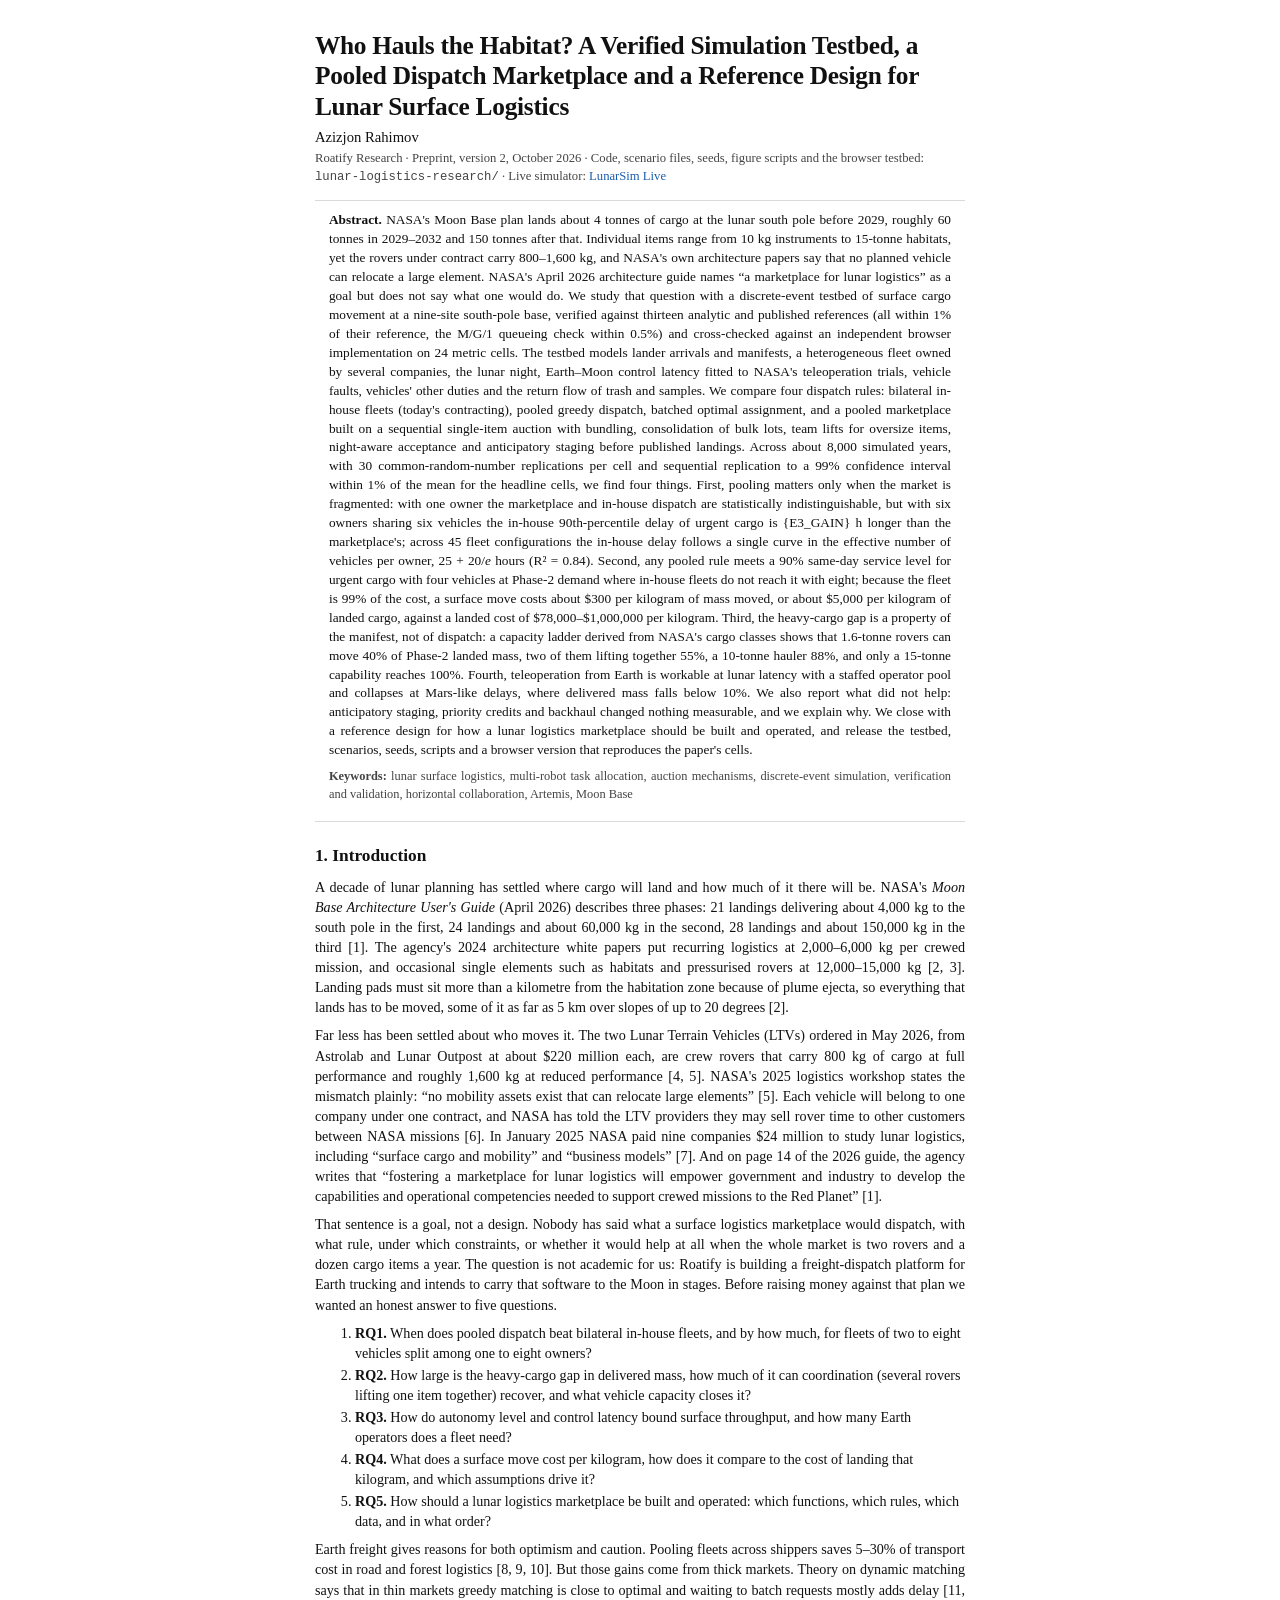
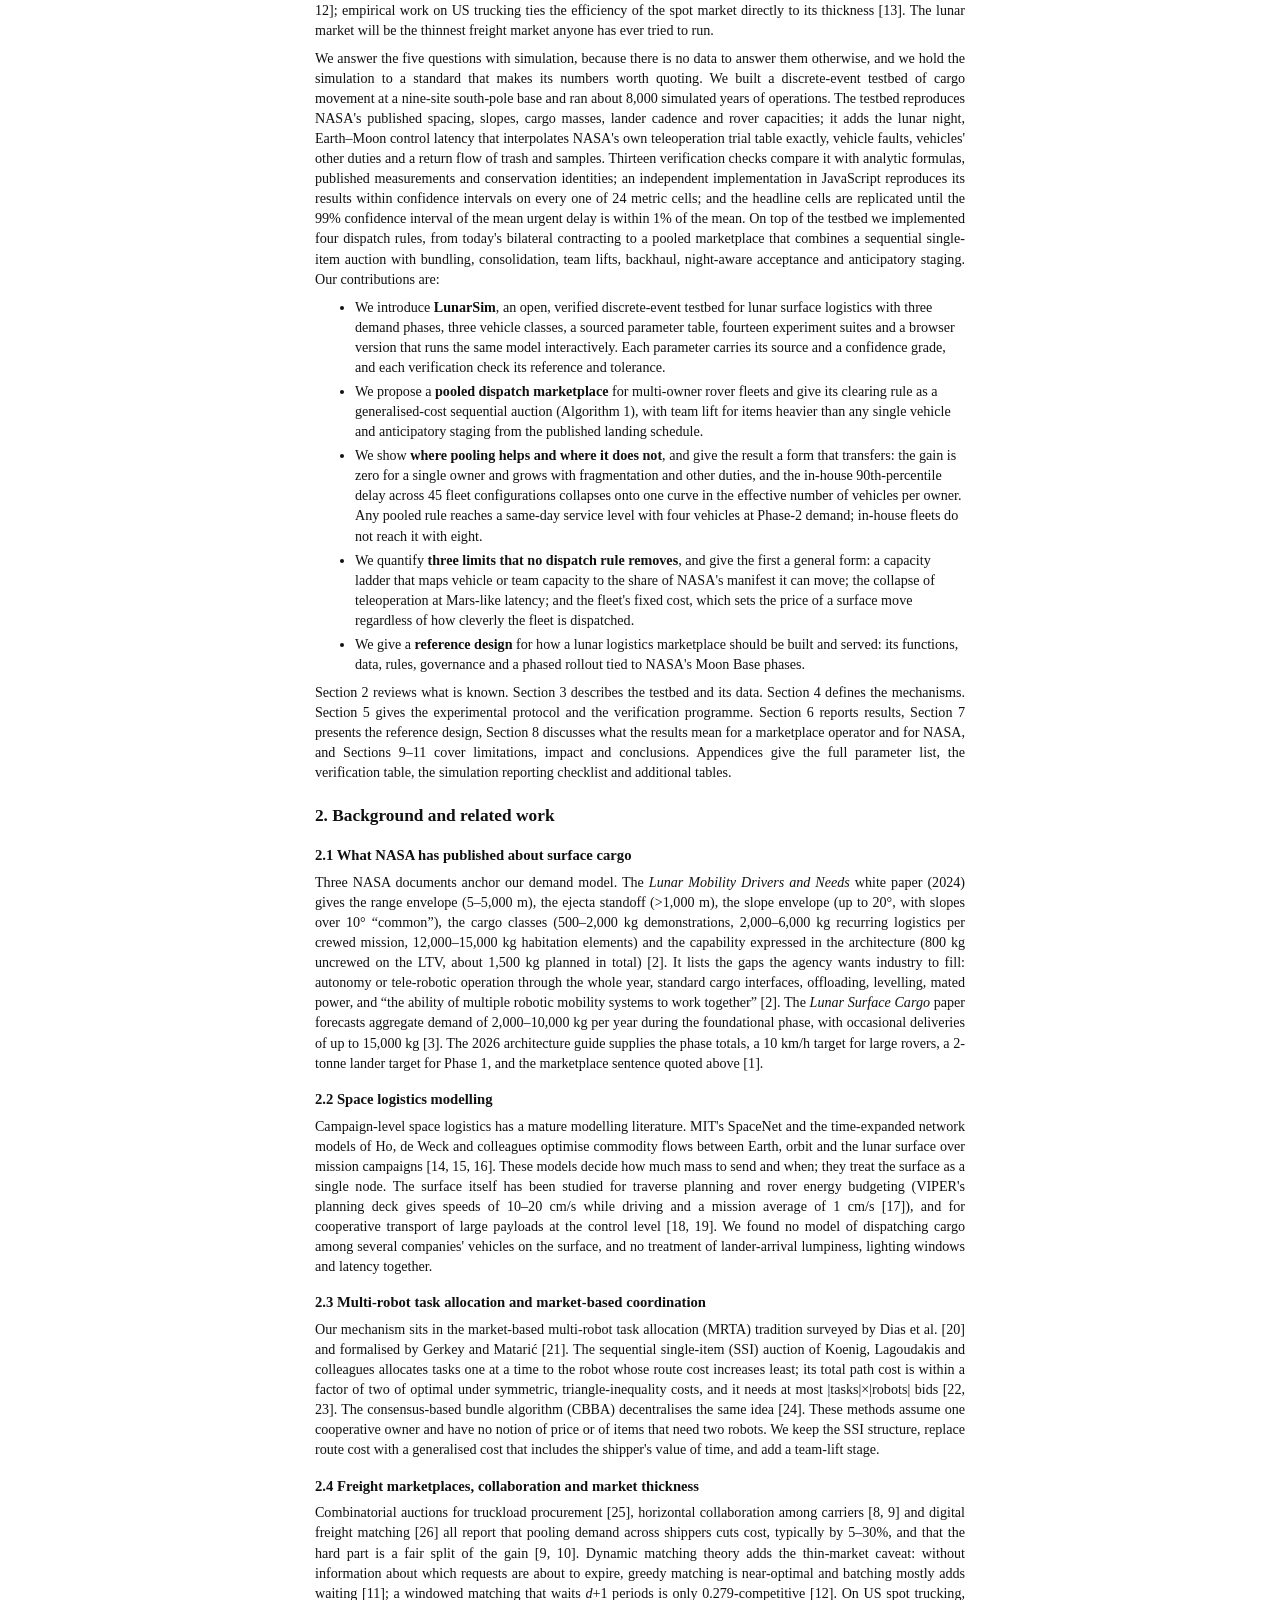
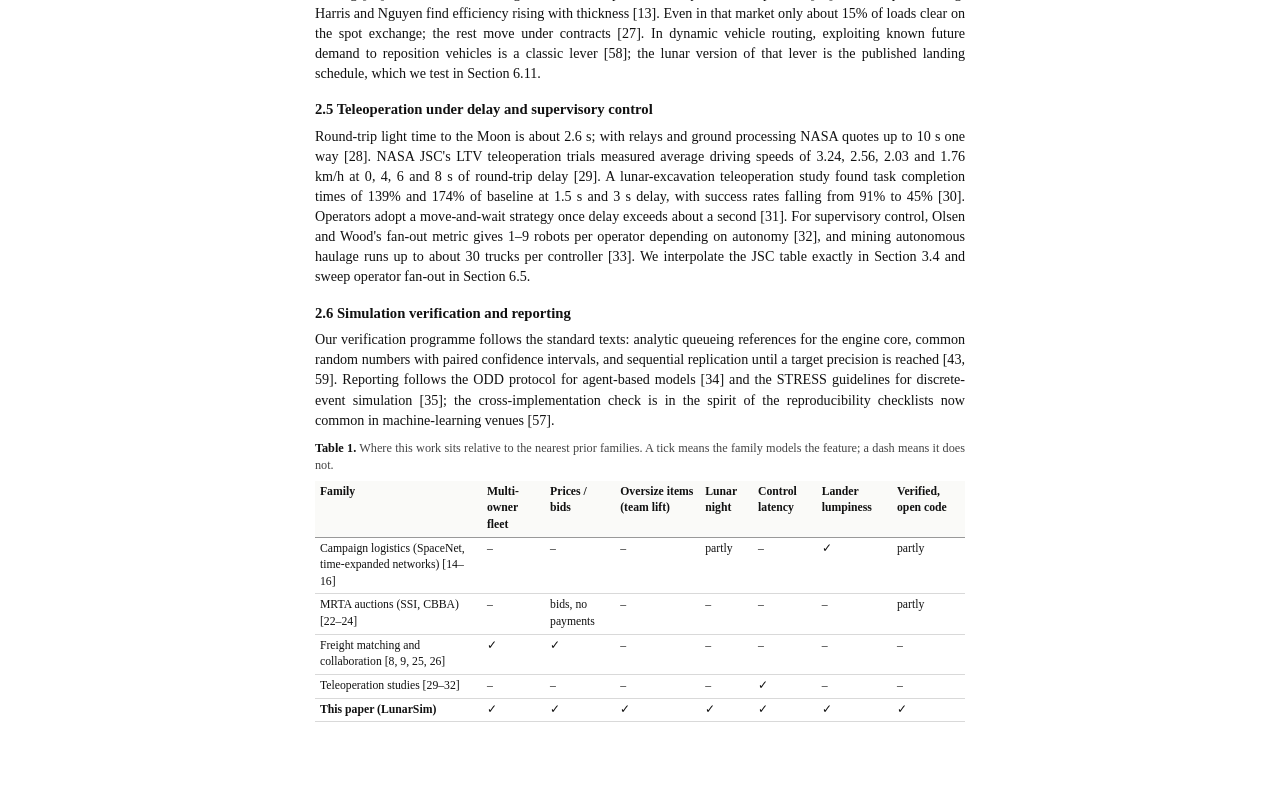
==== paper/part1_front.html @ e99fa041 "LunarSim v2: verified lunar surface logistics testbed, marketplace mechanism, live simulator, datase" ====
<!DOCTYPE html>
<html lang="en">
<head>
<meta charset="utf-8">
<title>Who Hauls the Habitat? A Verified Simulation Testbed, a Pooled Dispatch Marketplace and a Reference Design for Lunar Surface Logistics</title>
<link rel="stylesheet" href="style.css">
</head>
<body>

<h1>Who Hauls the Habitat? A Verified Simulation Testbed, a Pooled Dispatch Marketplace and a Reference Design for Lunar Surface Logistics</h1>
<div class="authors">Azizjon Rahimov</div>
<div class="affil">Roatify Research &middot; Preprint, version 2, October 2026 &middot; Code, scenario files, seeds, figure scripts and the browser testbed: <span class="mono">lunar-logistics-research/</span> &middot; Live simulator: <a href="https://claude.ai/artifact/4b4NMcz74BxnqPn2epaZgL">LunarSim Live</a></div>

<div class="abstract">
<p><b>Abstract.</b> NASA's Moon Base plan lands about 4 tonnes of cargo at the lunar south pole before 2029, roughly 60 tonnes in 2029&ndash;2032 and 150 tonnes after that. Individual items range from 10 kg instruments to 15-tonne habitats, yet the rovers under contract carry 800&ndash;1,600 kg, and NASA's own architecture papers say that no planned vehicle can relocate a large element. NASA's April 2026 architecture guide names &ldquo;a marketplace for lunar logistics&rdquo; as a goal but does not say what one would do. We study that question with a discrete-event testbed of surface cargo movement at a nine-site south-pole base, verified against thirteen analytic and published references (all within 1% of their reference, the M/G/1 queueing check within 0.5%) and cross-checked against an independent browser implementation on 24 metric cells. The testbed models lander arrivals and manifests, a heterogeneous fleet owned by several companies, the lunar night, Earth&ndash;Moon control latency fitted to NASA's teleoperation trials, vehicle faults, vehicles' other duties and the return flow of trash and samples. We compare four dispatch rules: bilateral in-house fleets (today's contracting), pooled greedy dispatch, batched optimal assignment, and a pooled marketplace built on a sequential single-item auction with bundling, consolidation of bulk lots, team lifts for oversize items, night-aware acceptance and anticipatory staging before published landings. Across about 8,000 simulated years, with 30 common-random-number replications per cell and sequential replication to a 99% confidence interval within 1% of the mean for the headline cells, we find four things. First, pooling matters only when the market is fragmented: with one owner the marketplace and in-house dispatch are statistically indistinguishable, but with six owners sharing six vehicles the in-house 90th-percentile delay of urgent cargo is {E3_GAIN} h longer than the marketplace's; across 45 fleet configurations the in-house delay follows a single curve in the effective number of vehicles per owner, 25 + 20/<i>e</i> hours (R&sup2; = 0.84). Second, any pooled rule meets a 90% same-day service level for urgent cargo with four vehicles at Phase-2 demand where in-house fleets do not reach it with eight; because the fleet is 99% of the cost, a surface move costs about $300 per kilogram of mass moved, or about $5,000 per kilogram of landed cargo, against a landed cost of $78,000&ndash;$1,000,000 per kilogram. Third, the heavy-cargo gap is a property of the manifest, not of dispatch: a capacity ladder derived from NASA's cargo classes shows that 1.6-tonne rovers can move 40% of Phase-2 landed mass, two of them lifting together 55%, a 10-tonne hauler 88%, and only a 15-tonne capability reaches 100%. Fourth, teleoperation from Earth is workable at lunar latency with a staffed operator pool and collapses at Mars-like delays, where delivered mass falls below 10%. We also report what did not help: anticipatory staging, priority credits and backhaul changed nothing measurable, and we explain why. We close with a reference design for how a lunar logistics marketplace should be built and operated, and release the testbed, scenarios, seeds, scripts and a browser version that reproduces the paper's cells.</p>
<p class="kw"><b>Keywords:</b> lunar surface logistics, multi-robot task allocation, auction mechanisms, discrete-event simulation, verification and validation, horizontal collaboration, Artemis, Moon Base</p>
</div>

<h2>1. Introduction</h2>

<p>A decade of lunar planning has settled where cargo will land and how much of it there will be. NASA's <i>Moon Base Architecture User's Guide</i> (April 2026) describes three phases: 21 landings delivering about 4,000 kg to the south pole in the first, 24 landings and about 60,000 kg in the second, 28 landings and about 150,000 kg in the third [1]. The agency's 2024 architecture white papers put recurring logistics at 2,000&ndash;6,000 kg per crewed mission, and occasional single elements such as habitats and pressurised rovers at 12,000&ndash;15,000 kg [2, 3]. Landing pads must sit more than a kilometre from the habitation zone because of plume ejecta, so everything that lands has to be moved, some of it as far as 5 km over slopes of up to 20 degrees [2].</p>

<p>Far less has been settled about who moves it. The two Lunar Terrain Vehicles (LTVs) ordered in May 2026, from Astrolab and Lunar Outpost at about $220 million each, are crew rovers that carry 800 kg of cargo at full performance and roughly 1,600 kg at reduced performance [4, 5]. NASA's 2025 logistics workshop states the mismatch plainly: &ldquo;no mobility assets exist that can relocate large elements&rdquo; [5]. Each vehicle will belong to one company under one contract, and NASA has told the LTV providers they may sell rover time to other customers between NASA missions [6]. In January 2025 NASA paid nine companies $24 million to study lunar logistics, including &ldquo;surface cargo and mobility&rdquo; and &ldquo;business models&rdquo; [7]. And on page 14 of the 2026 guide, the agency writes that &ldquo;fostering a marketplace for lunar logistics will empower government and industry to develop the capabilities and operational competencies needed to support crewed missions to the Red Planet&rdquo; [1].</p>

<p>That sentence is a goal, not a design. Nobody has said what a surface logistics marketplace would dispatch, with what rule, under which constraints, or whether it would help at all when the whole market is two rovers and a dozen cargo items a year. The question is not academic for us: Roatify is building a freight-dispatch platform for Earth trucking and intends to carry that software to the Moon in stages. Before raising money against that plan we wanted an honest answer to five questions.</p>

<ol>
<li><b>RQ1.</b> When does pooled dispatch beat bilateral in-house fleets, and by how much, for fleets of two to eight vehicles split among one to eight owners?</li>
<li><b>RQ2.</b> How large is the heavy-cargo gap in delivered mass, how much of it can coordination (several rovers lifting one item together) recover, and what vehicle capacity closes it?</li>
<li><b>RQ3.</b> How do autonomy level and control latency bound surface throughput, and how many Earth operators does a fleet need?</li>
<li><b>RQ4.</b> What does a surface move cost per kilogram, how does it compare to the cost of landing that kilogram, and which assumptions drive it?</li>
<li><b>RQ5.</b> How should a lunar logistics marketplace be built and operated: which functions, which rules, which data, and in what order?</li>
</ol>

<p>Earth freight gives reasons for both optimism and caution. Pooling fleets across shippers saves 5&ndash;30% of transport cost in road and forest logistics [8, 9, 10]. But those gains come from thick markets. Theory on dynamic matching says that in thin markets greedy matching is close to optimal and waiting to batch requests mostly adds delay [11, 12]; empirical work on US trucking ties the efficiency of the spot market directly to its thickness [13]. The lunar market will be the thinnest freight market anyone has ever tried to run.</p>

<p>We answer the five questions with simulation, because there is no data to answer them otherwise, and we hold the simulation to a standard that makes its numbers worth quoting. We built a discrete-event testbed of cargo movement at a nine-site south-pole base and ran about 8,000 simulated years of operations. The testbed reproduces NASA's published spacing, slopes, cargo masses, lander cadence and rover capacities; it adds the lunar night, Earth&ndash;Moon control latency that interpolates NASA's own teleoperation trial table exactly, vehicle faults, vehicles' other duties and a return flow of trash and samples. Thirteen verification checks compare it with analytic formulas, published measurements and conservation identities; an independent implementation in JavaScript reproduces its results within confidence intervals on every one of 24 metric cells; and the headline cells are replicated until the 99% confidence interval of the mean urgent delay is within 1% of the mean. On top of the testbed we implemented four dispatch rules, from today's bilateral contracting to a pooled marketplace that combines a sequential single-item auction with bundling, consolidation, team lifts, backhaul, night-aware acceptance and anticipatory staging. Our contributions are:</p>

<ul class="contrib">
<li>We introduce <b>LunarSim</b>, an open, verified discrete-event testbed for lunar surface logistics with three demand phases, three vehicle classes, a sourced parameter table, fourteen experiment suites and a browser version that runs the same model interactively. Each parameter carries its source and a confidence grade, and each verification check its reference and tolerance.</li>
<li>We propose a <b>pooled dispatch marketplace</b> for multi-owner rover fleets and give its clearing rule as a generalised-cost sequential auction (Algorithm 1), with team lift for items heavier than any single vehicle and anticipatory staging from the published landing schedule.</li>
<li>We show <b>where pooling helps and where it does not</b>, and give the result a form that transfers: the gain is zero for a single owner and grows with fragmentation and other duties, and the in-house 90th-percentile delay across 45 fleet configurations collapses onto one curve in the effective number of vehicles per owner. Any pooled rule reaches a same-day service level with four vehicles at Phase-2 demand; in-house fleets do not reach it with eight.</li>
<li>We quantify <b>three limits that no dispatch rule removes</b>, and give the first a general form: a capacity ladder that maps vehicle or team capacity to the share of NASA's manifest it can move; the collapse of teleoperation at Mars-like latency; and the fleet's fixed cost, which sets the price of a surface move regardless of how cleverly the fleet is dispatched.</li>
<li>We give a <b>reference design</b> for how a lunar logistics marketplace should be built and served: its functions, data, rules, governance and a phased rollout tied to NASA's Moon Base phases.</li>
</ul>

<p>Section 2 reviews what is known. Section 3 describes the testbed and its data. Section 4 defines the mechanisms. Section 5 gives the experimental protocol and the verification programme. Section 6 reports results, Section 7 presents the reference design, Section 8 discusses what the results mean for a marketplace operator and for NASA, and Sections 9&ndash;11 cover limitations, impact and conclusions. Appendices give the full parameter list, the verification table, the simulation reporting checklist and additional tables.</p>

<h2>2. Background and related work</h2>

<h3>2.1 What NASA has published about surface cargo</h3>
<p>Three NASA documents anchor our demand model. The <i>Lunar Mobility Drivers and Needs</i> white paper (2024) gives the range envelope (5&ndash;5,000 m), the ejecta standoff (&gt;1,000 m), the slope envelope (up to 20&deg;, with slopes over 10&deg; &ldquo;common&rdquo;), the cargo classes (500&ndash;2,000 kg demonstrations, 2,000&ndash;6,000 kg recurring logistics per crewed mission, 12,000&ndash;15,000 kg habitation elements) and the capability expressed in the architecture (800 kg uncrewed on the LTV, about 1,500 kg planned in total) [2]. It lists the gaps the agency wants industry to fill: autonomy or tele-robotic operation through the whole year, standard cargo interfaces, offloading, levelling, mated power, and &ldquo;the ability of multiple robotic mobility systems to work together&rdquo; [2]. The <i>Lunar Surface Cargo</i> paper forecasts aggregate demand of 2,000&ndash;10,000 kg per year during the foundational phase, with occasional deliveries of up to 15,000 kg [3]. The 2026 architecture guide supplies the phase totals, a 10 km/h target for large rovers, a 2-tonne lander target for Phase 1, and the marketplace sentence quoted above [1].</p>

<h3>2.2 Space logistics modelling</h3>
<p>Campaign-level space logistics has a mature modelling literature. MIT's SpaceNet and the time-expanded network models of Ho, de Weck and colleagues optimise commodity flows between Earth, orbit and the lunar surface over mission campaigns [14, 15, 16]. These models decide how much mass to send and when; they treat the surface as a single node. The surface itself has been studied for traverse planning and rover energy budgeting (VIPER's planning deck gives speeds of 10&ndash;20 cm/s while driving and a mission average of 1 cm/s [17]), and for cooperative transport of large payloads at the control level [18, 19]. We found no model of dispatching cargo among several companies' vehicles on the surface, and no treatment of lander-arrival lumpiness, lighting windows and latency together.</p>

<h3>2.3 Multi-robot task allocation and market-based coordination</h3>
<p>Our mechanism sits in the market-based multi-robot task allocation (MRTA) tradition surveyed by Dias et al. [20] and formalised by Gerkey and Matari&cacute; [21]. The sequential single-item (SSI) auction of Koenig, Lagoudakis and colleagues allocates tasks one at a time to the robot whose route cost increases least; its total path cost is within a factor of two of optimal under symmetric, triangle-inequality costs, and it needs at most |tasks|&times;|robots| bids [22, 23]. The consensus-based bundle algorithm (CBBA) decentralises the same idea [24]. These methods assume one cooperative owner and have no notion of price or of items that need two robots. We keep the SSI structure, replace route cost with a generalised cost that includes the shipper's value of time, and add a team-lift stage.</p>

<h3>2.4 Freight marketplaces, collaboration and market thickness</h3>
<p>Combinatorial auctions for truckload procurement [25], horizontal collaboration among carriers [8, 9] and digital freight matching [26] all report that pooling demand across shippers cuts cost, typically by 5&ndash;30%, and that the hard part is a fair split of the gain [9, 10]. Dynamic matching theory adds the thin-market caveat: without information about which requests are about to expire, greedy matching is near-optimal and batching mostly adds waiting [11]; a windowed matching that waits <i>d</i>+1 periods is only 0.279-competitive [12]. On US spot trucking, Harris and Nguyen find efficiency rising with thickness [13]. Even in that market only about 15% of loads clear on the spot exchange; the rest move under contracts [27]. In dynamic vehicle routing, exploiting known future demand to reposition vehicles is a classic lever [58]; the lunar version of that lever is the published landing schedule, which we test in Section 6.11.</p>

<h3>2.5 Teleoperation under delay and supervisory control</h3>
<p>Round-trip light time to the Moon is about 2.6 s; with relays and ground processing NASA quotes up to 10 s one way [28]. NASA JSC's LTV teleoperation trials measured average driving speeds of 3.24, 2.56, 2.03 and 1.76 km/h at 0, 4, 6 and 8 s of round-trip delay [29]. A lunar-excavation teleoperation study found task completion times of 139% and 174% of baseline at 1.5 s and 3 s delay, with success rates falling from 91% to 45% [30]. Operators adopt a move-and-wait strategy once delay exceeds about a second [31]. For supervisory control, Olsen and Wood's fan-out metric gives 1&ndash;9 robots per operator depending on autonomy [32], and mining autonomous haulage runs up to about 30 trucks per controller [33]. We interpolate the JSC table exactly in Section 3.4 and sweep operator fan-out in Section 6.5.</p>

<h3>2.6 Simulation verification and reporting</h3>
<p>Our verification programme follows the standard texts: analytic queueing references for the engine core, common random numbers with paired confidence intervals, and sequential replication until a target precision is reached [43, 59]. Reporting follows the ODD protocol for agent-based models [34] and the STRESS guidelines for discrete-event simulation [35]; the cross-implementation check is in the spirit of the reproducibility checklists now common in machine-learning venues [57].</p>

<p class="tabcap"><b>Table 1.</b> Where this work sits relative to the nearest prior families. A tick means the family models the feature; a dash means it does not.</p>
<table>
<tr><th>Family</th><th>Multi-owner fleet</th><th>Prices / bids</th><th>Oversize items (team lift)</th><th>Lunar night</th><th>Control latency</th><th>Lander lumpiness</th><th>Verified, open code</th></tr>
<tr><td>Campaign logistics (SpaceNet, time-expanded networks) [14&ndash;16]</td><td>&ndash;</td><td>&ndash;</td><td>&ndash;</td><td>partly</td><td>&ndash;</td><td>&#10003;</td><td>partly</td></tr>
<tr><td>MRTA auctions (SSI, CBBA) [22&ndash;24]</td><td>&ndash;</td><td>bids, no payments</td><td>&ndash;</td><td>&ndash;</td><td>&ndash;</td><td>&ndash;</td><td>partly</td></tr>
<tr><td>Freight matching and collaboration [8, 9, 25, 26]</td><td>&#10003;</td><td>&#10003;</td><td>&ndash;</td><td>&ndash;</td><td>&ndash;</td><td>&ndash;</td><td>&ndash;</td></tr>
<tr><td>Teleoperation studies [29&ndash;32]</td><td>&ndash;</td><td>&ndash;</td><td>&ndash;</td><td>&ndash;</td><td>&#10003;</td><td>&ndash;</td><td>&ndash;</td></tr>
<tr><td><b>This paper (LunarSim)</b></td><td>&#10003;</td><td>&#10003;</td><td>&#10003;</td><td>&#10003;</td><td>&#10003;</td><td>&#10003;</td><td>&#10003;</td></tr>
</table>
---- paper/style.css ----
@page { size: Letter; margin: 22mm 20mm 22mm 20mm; }
:root {
  --ink: #111; --ink2: #444; --muted: #777; --rule: #d9d9d9; --accent: #1c5cab; --bg: #fff;
}
html, body { background: var(--bg); color: var(--ink); }
body {
  font-family: "Times New Roman", Times, "Liberation Serif", serif;
  font-size: 10.6pt; line-height: 1.42; max-width: 172mm; margin: 0 auto; padding: 0 12px;
}
h1 { font-size: 19pt; line-height: 1.2; margin: 0 0 6px 0; font-weight: 700; letter-spacing: -0.01em; }
h2 { font-size: 13pt; margin: 22px 0 8px 0; font-weight: 700; break-after: avoid; }
h3 { font-size: 11pt; margin: 16px 0 6px 0; font-weight: 700; break-after: avoid; }
h4 { font-size: 10.6pt; margin: 12px 0 4px 0; font-weight: 700; font-style: italic; }
p { margin: 0 0 8px 0; text-align: justify; hyphens: auto; }
.authors { font-size: 11pt; margin: 4px 0 2px 0; }
.affil { font-size: 9.5pt; color: var(--ink2); margin-bottom: 14px; }
.abstract { border-top: 1px solid var(--rule); border-bottom: 1px solid var(--rule); padding: 10px 14px; margin: 14px 0 18px 0; font-size: 10pt; }
.abstract p { text-align: justify; }
.abstract .kw { color: var(--ink2); font-size: 9.3pt; margin-top: 6px; }
figure { margin: 14px 0 16px 0; break-inside: avoid; }
figure img { width: 100%; display: block; }
figure.narrow img { width: 78%; margin: 0 auto; }
figure.mid img { width: 92%; margin: 0 auto; }
figcaption { font-size: 9.2pt; color: var(--ink2); margin-top: 6px; text-align: justify; line-height: 1.35; }
figcaption b, .tabcap b { color: var(--ink); }
table { border-collapse: collapse; width: 100%; font-size: 8.8pt; margin: 6px 0 14px 0; break-inside: avoid; }
th, td { padding: 3px 5px; border-bottom: 1px solid var(--rule); vertical-align: top; text-align: left; }
th { border-bottom: 1.5px solid #999; font-weight: 700; background: #fafaf8; }
td.num, th.num { text-align: right; font-variant-numeric: tabular-nums; }
tr.best td { font-weight: 700; }
.tabcap { font-size: 9.2pt; color: var(--ink2); margin: 10px 0 4px 0; text-align: justify; }
.eq { margin: 8px 0 10px 24px; font-family: "Times New Roman", Times, serif; }
.eq .no { float: right; color: var(--ink2); }
.algo { border: 1px solid var(--rule); background: #fbfbf9; padding: 8px 12px; font-size: 9.2pt; margin: 10px 0 14px 0; break-inside: avoid; }
.algo .title { font-weight: 700; margin-bottom: 4px; }
.algo ol { margin: 0; padding-left: 20px; }
.algo li { margin: 1px 0; }
code, .mono { font-family: "Consolas", "Menlo", monospace; font-size: 9pt; }
.note { font-size: 9.3pt; color: var(--ink2); }
.refs { font-size: 9pt; }
.refs p { text-indent: -18px; padding-left: 18px; margin-bottom: 4px; text-align: left; }
.refs a, a { color: var(--accent); text-decoration: none; word-break: break-all; }
.contrib li { margin-bottom: 4px; }
ul, ol { margin: 4px 0 8px 0; }
li { margin-bottom: 2px; }
.pagebreak { break-before: page; }
.small { font-size: 9pt; }
.appendix h2 { font-size: 12pt; }
.toc { font-size: 9.2pt; color: var(--ink2); columns: 2; margin: 8px 0 14px 0; }
.box { border-left: 3px solid var(--accent); padding: 4px 10px; background: #f6f8fb; margin: 8px 0 12px 0; font-size: 9.6pt; }
@media screen { body { padding: 30px 12px 60px 12px; } }
table.wide { font-size: 7.3pt; }
table.wide th, table.wide td { padding: 2px 3px; }
h1, h2, h3, h4, .authors, .affil, figcaption, .tabcap, table, .refs, .abstract { font-family: "Times New Roman", Times, "Liberation Serif", serif; }
code, .mono { font-family: "Courier New", Consolas, monospace; font-size: 9.2pt; }

.appendix table { break-inside: auto; }
.appendix tr { break-inside: avoid; }
.tabcap { break-after: avoid; }
table.small { break-inside: auto; }
table.small tr { break-inside: avoid; }
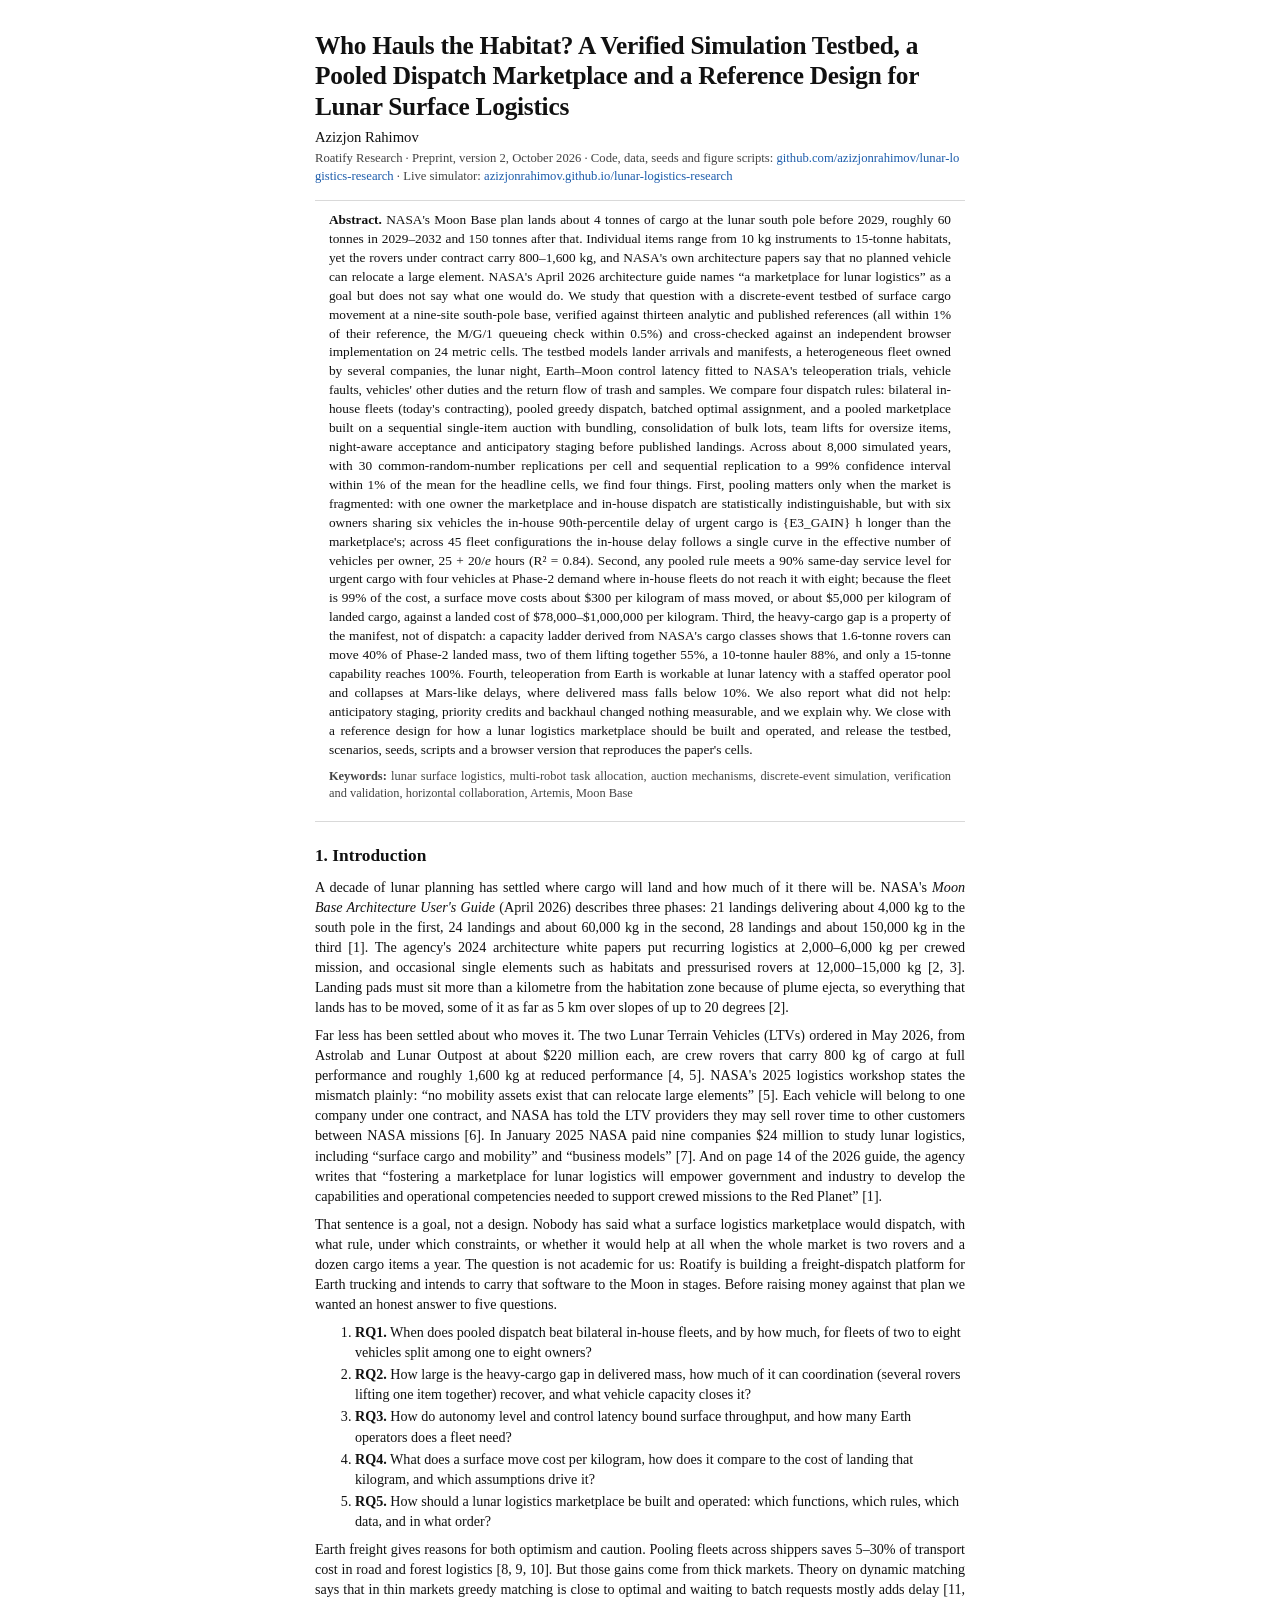
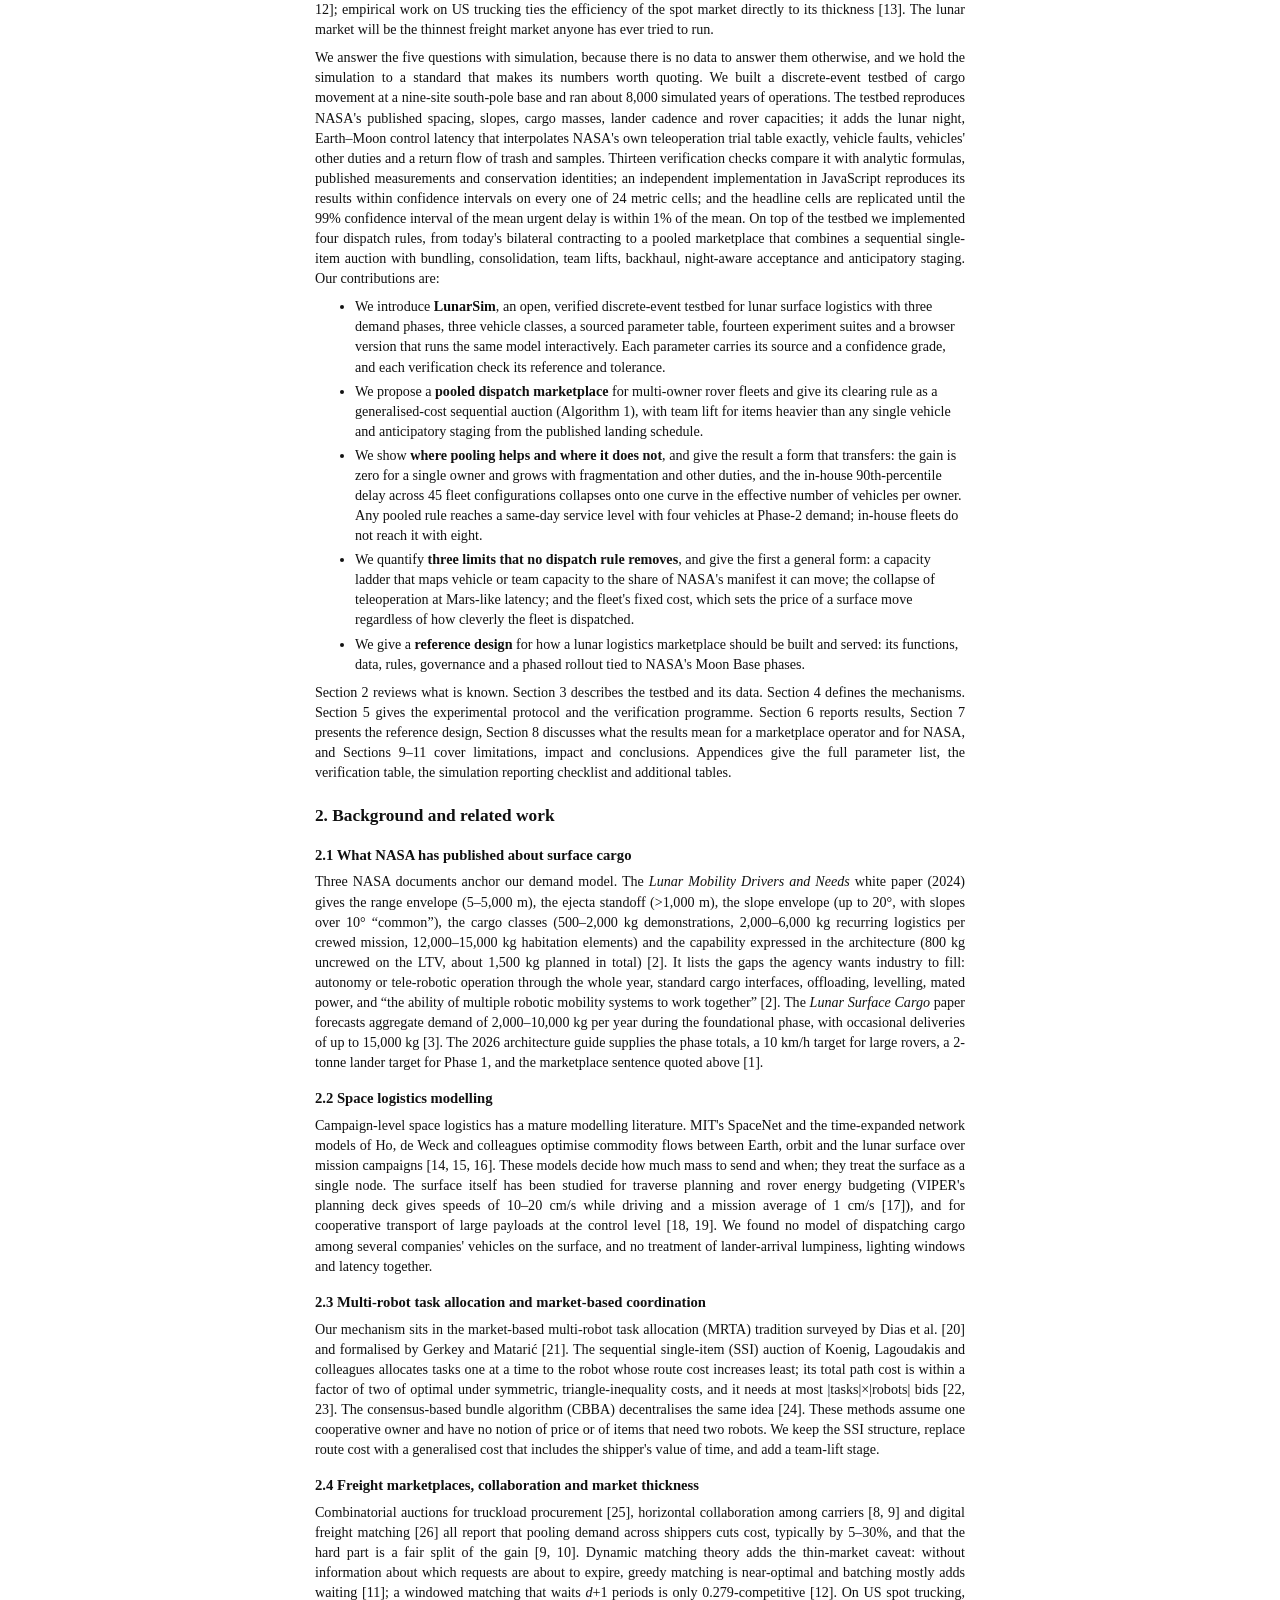
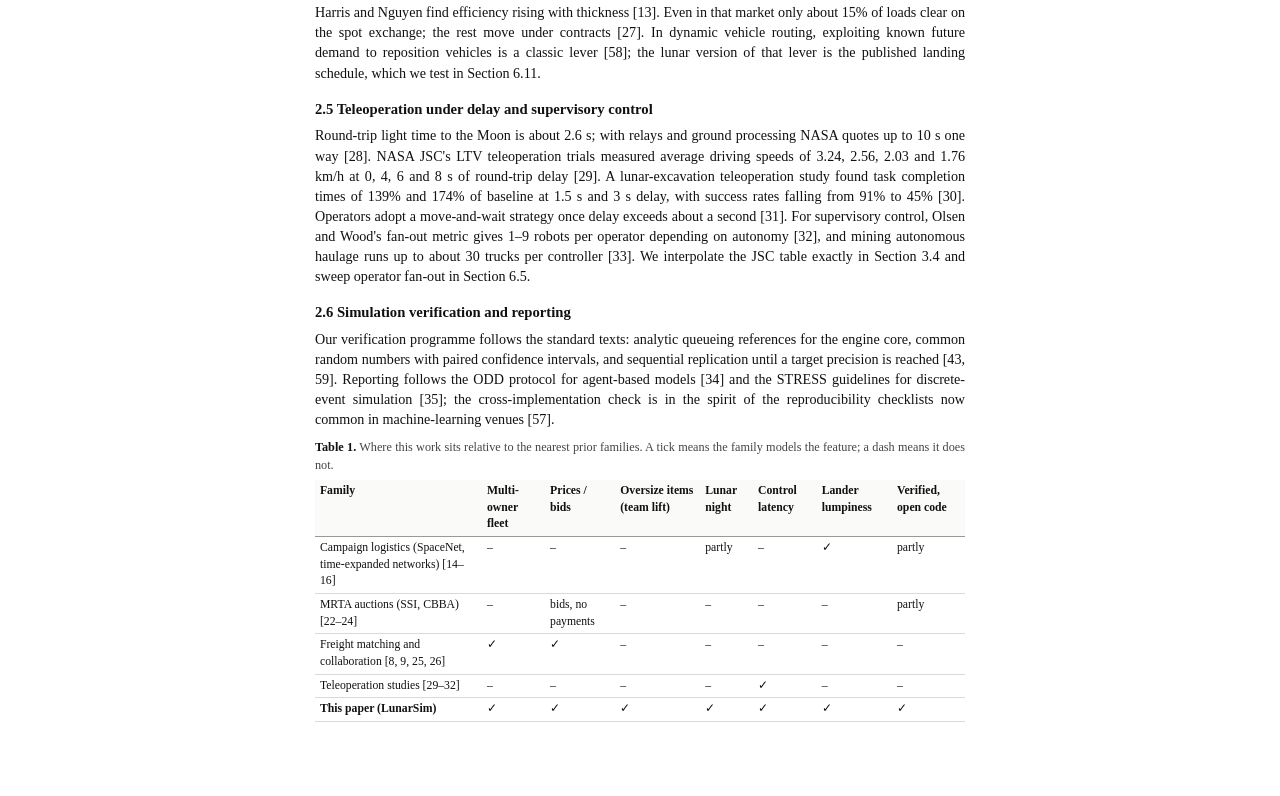
==== commit 6d07fb2b: "Paper source: public repository links, availability section, extended-run wording; project URLs; bat" ====
--- a/paper/part1_front.html
+++ b/paper/part1_front.html
@@ -9,7 +9,7 @@
 
 <h1>Who Hauls the Habitat? A Verified Simulation Testbed, a Pooled Dispatch Marketplace and a Reference Design for Lunar Surface Logistics</h1>
 <div class="authors">Azizjon Rahimov</div>
-<div class="affil">Roatify Research &middot; Preprint, version 2, October 2026 &middot; Code, scenario files, seeds, figure scripts and the browser testbed: <span class="mono">lunar-logistics-research/</span> &middot; Live simulator: <a href="https://claude.ai/artifact/4b4NMcz74BxnqPn2epaZgL">LunarSim Live</a></div>
+<div class="affil">Roatify Research &middot; Preprint, version 2, October 2026 &middot; Code, data, seeds and figure scripts: <a href="https://github.com/azizjonrahimov/lunar-logistics-research">github.com/azizjonrahimov/lunar-logistics-research</a> &middot; Live simulator: <a href="https://azizjonrahimov.github.io/lunar-logistics-research/">azizjonrahimov.github.io/lunar-logistics-research</a></div>
 
 <div class="abstract">
 <p><b>Abstract.</b> NASA's Moon Base plan lands about 4 tonnes of cargo at the lunar south pole before 2029, roughly 60 tonnes in 2029&ndash;2032 and 150 tonnes after that. Individual items range from 10 kg instruments to 15-tonne habitats, yet the rovers under contract carry 800&ndash;1,600 kg, and NASA's own architecture papers say that no planned vehicle can relocate a large element. NASA's April 2026 architecture guide names &ldquo;a marketplace for lunar logistics&rdquo; as a goal but does not say what one would do. We study that question with a discrete-event testbed of surface cargo movement at a nine-site south-pole base, verified against thirteen analytic and published references (all within 1% of their reference, the M/G/1 queueing check within 0.5%) and cross-checked against an independent browser implementation on 24 metric cells. The testbed models lander arrivals and manifests, a heterogeneous fleet owned by several companies, the lunar night, Earth&ndash;Moon control latency fitted to NASA's teleoperation trials, vehicle faults, vehicles' other duties and the return flow of trash and samples. We compare four dispatch rules: bilateral in-house fleets (today's contracting), pooled greedy dispatch, batched optimal assignment, and a pooled marketplace built on a sequential single-item auction with bundling, consolidation of bulk lots, team lifts for oversize items, night-aware acceptance and anticipatory staging before published landings. Across about 8,000 simulated years, with 30 common-random-number replications per cell and sequential replication to a 99% confidence interval within 1% of the mean for the headline cells, we find four things. First, pooling matters only when the market is fragmented: with one owner the marketplace and in-house dispatch are statistically indistinguishable, but with six owners sharing six vehicles the in-house 90th-percentile delay of urgent cargo is {E3_GAIN} h longer than the marketplace's; across 45 fleet configurations the in-house delay follows a single curve in the effective number of vehicles per owner, 25 + 20/<i>e</i> hours (R&sup2; = 0.84). Second, any pooled rule meets a 90% same-day service level for urgent cargo with four vehicles at Phase-2 demand where in-house fleets do not reach it with eight; because the fleet is 99% of the cost, a surface move costs about $300 per kilogram of mass moved, or about $5,000 per kilogram of landed cargo, against a landed cost of $78,000&ndash;$1,000,000 per kilogram. Third, the heavy-cargo gap is a property of the manifest, not of dispatch: a capacity ladder derived from NASA's cargo classes shows that 1.6-tonne rovers can move 40% of Phase-2 landed mass, two of them lifting together 55%, a 10-tonne hauler 88%, and only a 15-tonne capability reaches 100%. Fourth, teleoperation from Earth is workable at lunar latency with a staffed operator pool and collapses at Mars-like delays, where delivered mass falls below 10%. We also report what did not help: anticipatory staging, priority credits and backhaul changed nothing measurable, and we explain why. We close with a reference design for how a lunar logistics marketplace should be built and operated, and release the testbed, scenarios, seeds, scripts and a browser version that reproduces the paper's cells.</p>
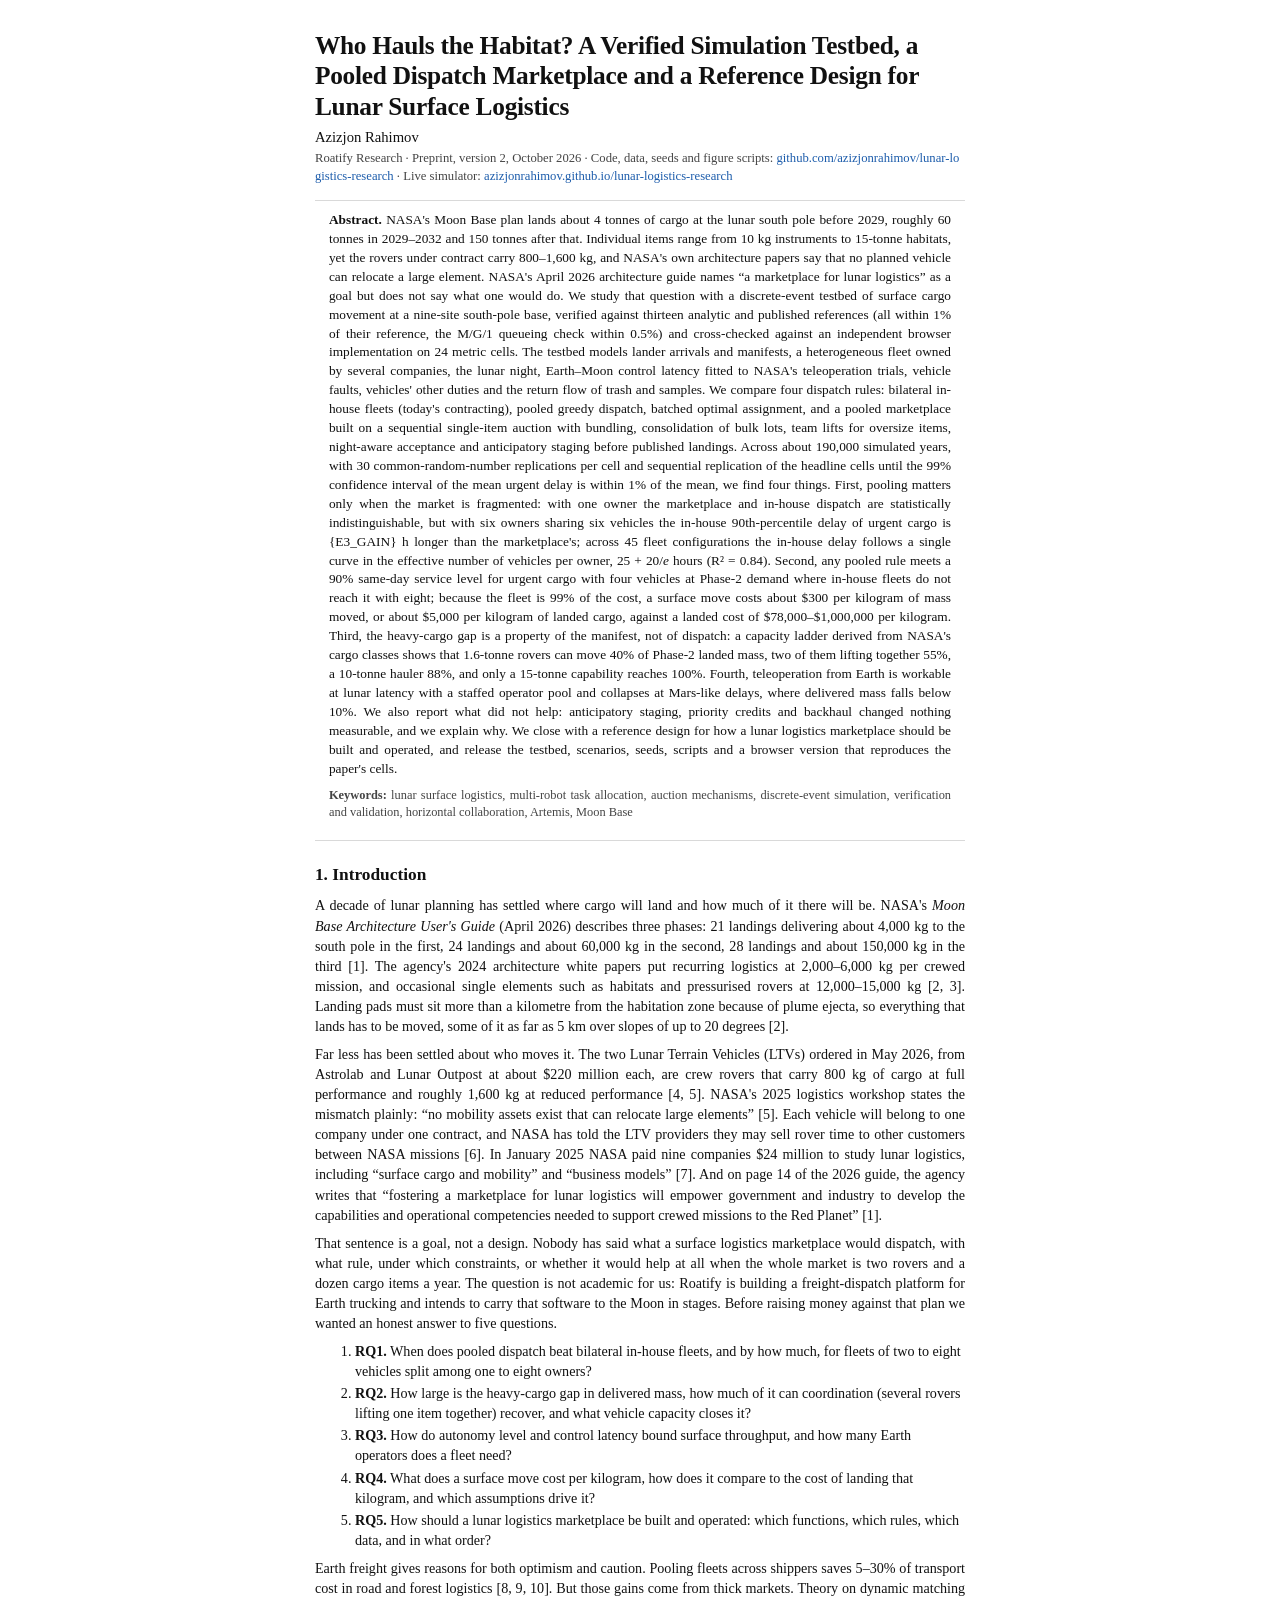
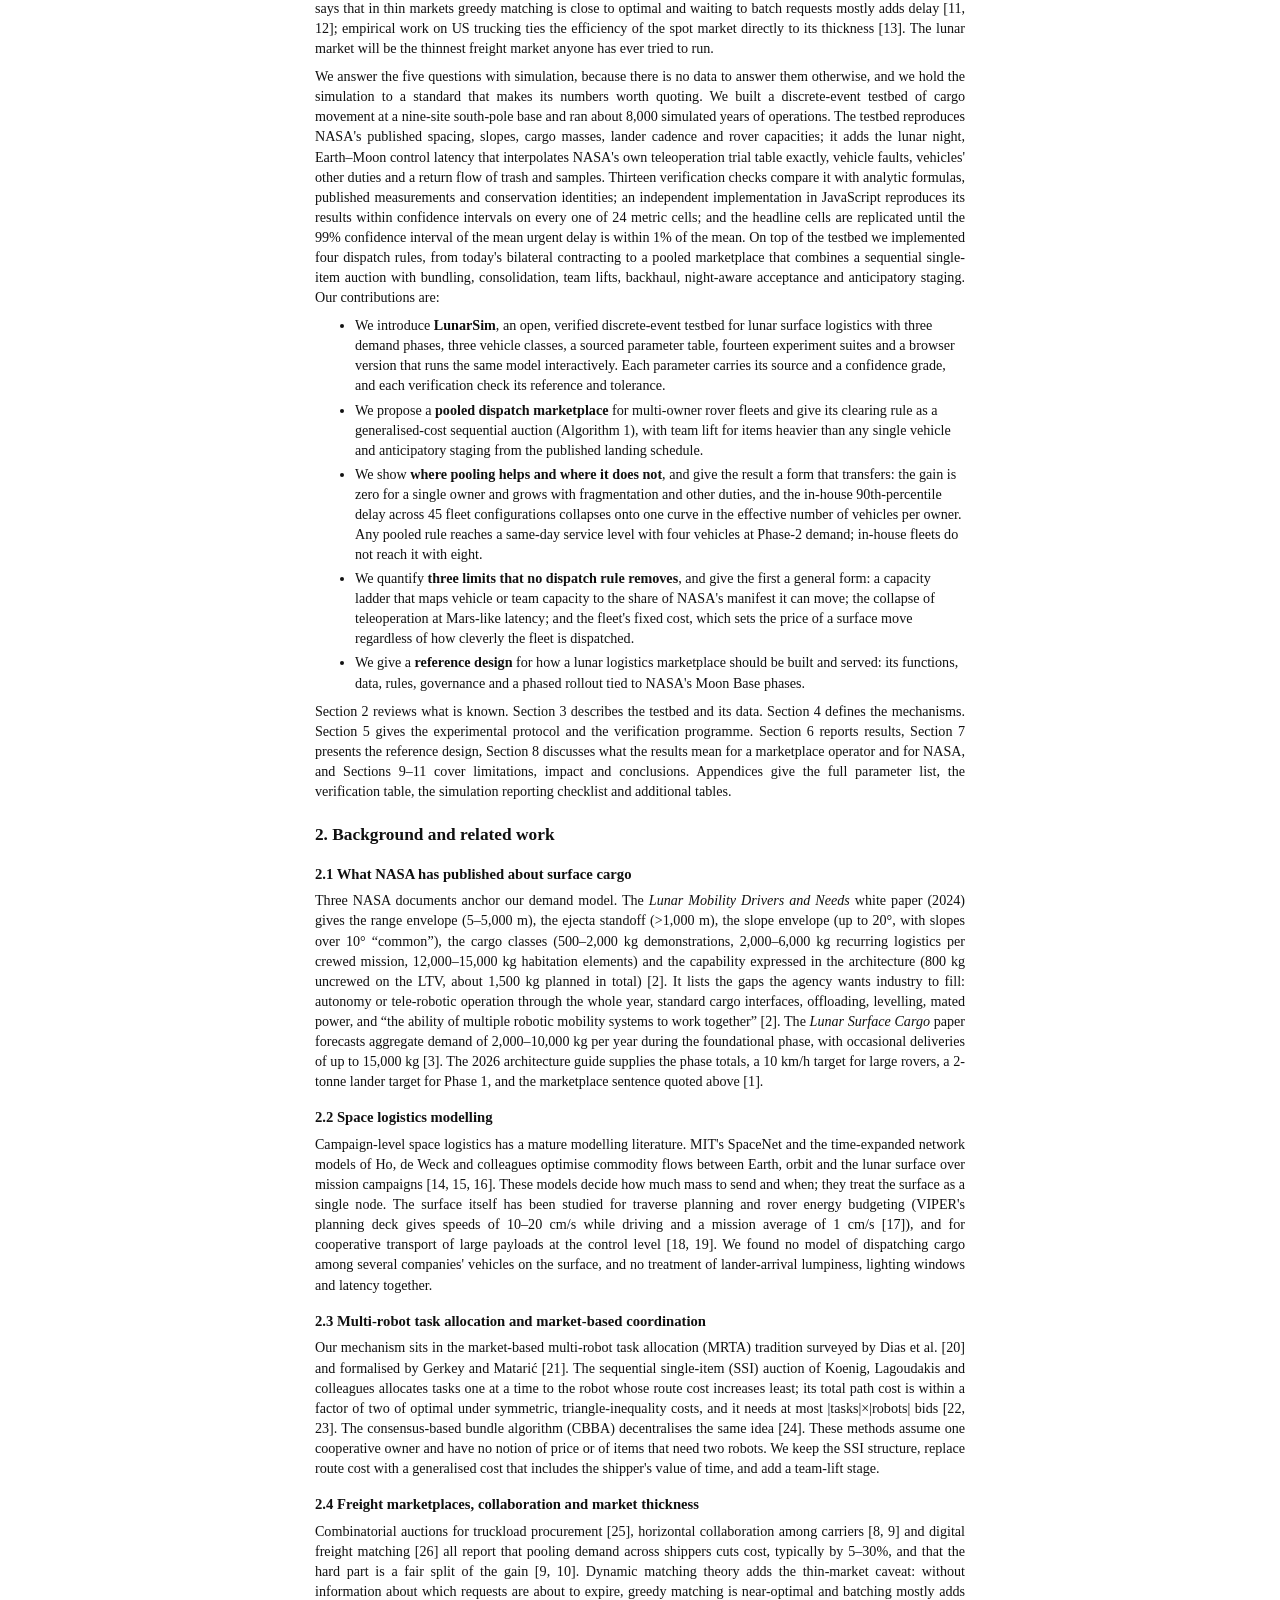
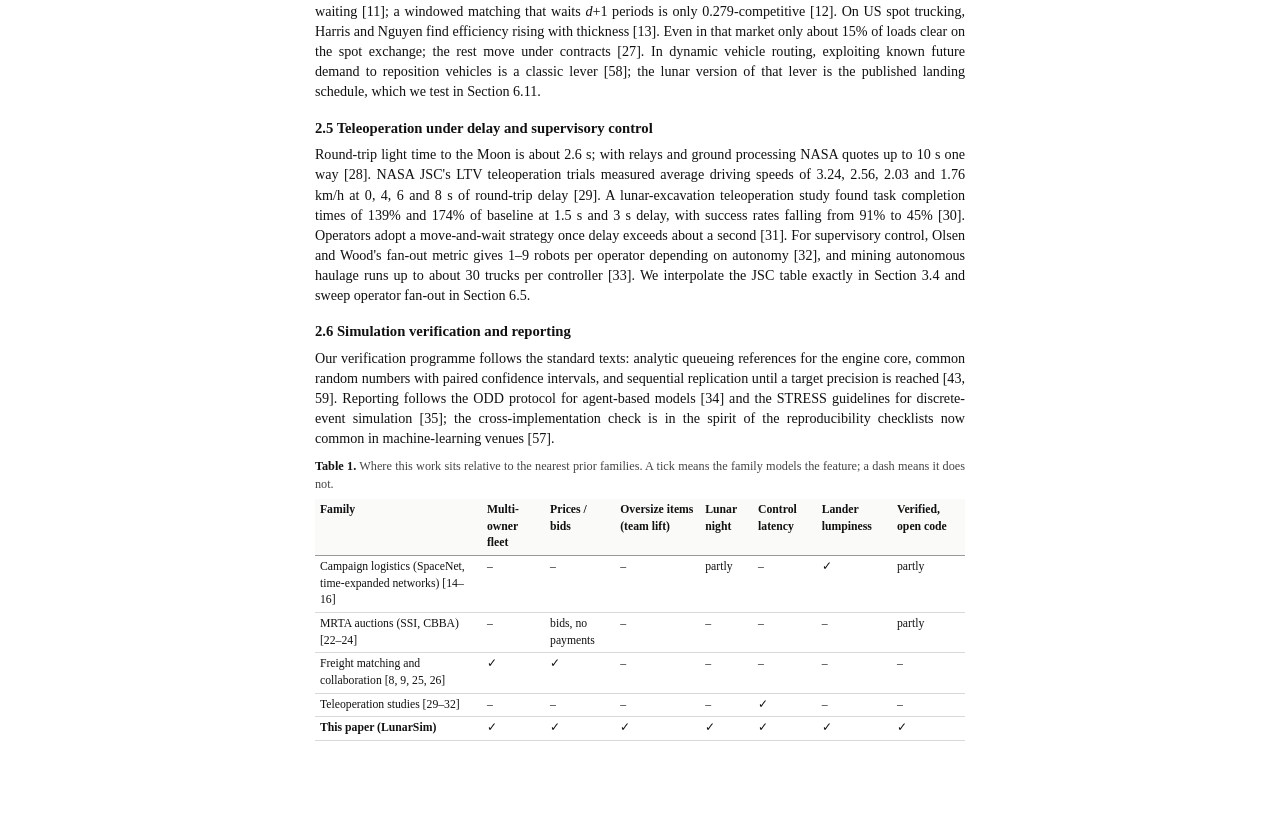
==== commit c5ad4f00: "Settled all four Phase-2 precision cells; paper v2 rebuilt (44 pages) - E14 extended run finished: i" ====
--- a/paper/part1_front.html
+++ b/paper/part1_front.html
@@ -12,7 +12,7 @@
 <div class="affil">Roatify Research &middot; Preprint, version 2, October 2026 &middot; Code, data, seeds and figure scripts: <a href="https://github.com/azizjonrahimov/lunar-logistics-research">github.com/azizjonrahimov/lunar-logistics-research</a> &middot; Live simulator: <a href="https://azizjonrahimov.github.io/lunar-logistics-research/">azizjonrahimov.github.io/lunar-logistics-research</a></div>
 
 <div class="abstract">
-<p><b>Abstract.</b> NASA's Moon Base plan lands about 4 tonnes of cargo at the lunar south pole before 2029, roughly 60 tonnes in 2029&ndash;2032 and 150 tonnes after that. Individual items range from 10 kg instruments to 15-tonne habitats, yet the rovers under contract carry 800&ndash;1,600 kg, and NASA's own architecture papers say that no planned vehicle can relocate a large element. NASA's April 2026 architecture guide names &ldquo;a marketplace for lunar logistics&rdquo; as a goal but does not say what one would do. We study that question with a discrete-event testbed of surface cargo movement at a nine-site south-pole base, verified against thirteen analytic and published references (all within 1% of their reference, the M/G/1 queueing check within 0.5%) and cross-checked against an independent browser implementation on 24 metric cells. The testbed models lander arrivals and manifests, a heterogeneous fleet owned by several companies, the lunar night, Earth&ndash;Moon control latency fitted to NASA's teleoperation trials, vehicle faults, vehicles' other duties and the return flow of trash and samples. We compare four dispatch rules: bilateral in-house fleets (today's contracting), pooled greedy dispatch, batched optimal assignment, and a pooled marketplace built on a sequential single-item auction with bundling, consolidation of bulk lots, team lifts for oversize items, night-aware acceptance and anticipatory staging before published landings. Across about 8,000 simulated years, with 30 common-random-number replications per cell and sequential replication to a 99% confidence interval within 1% of the mean for the headline cells, we find four things. First, pooling matters only when the market is fragmented: with one owner the marketplace and in-house dispatch are statistically indistinguishable, but with six owners sharing six vehicles the in-house 90th-percentile delay of urgent cargo is {E3_GAIN} h longer than the marketplace's; across 45 fleet configurations the in-house delay follows a single curve in the effective number of vehicles per owner, 25 + 20/<i>e</i> hours (R&sup2; = 0.84). Second, any pooled rule meets a 90% same-day service level for urgent cargo with four vehicles at Phase-2 demand where in-house fleets do not reach it with eight; because the fleet is 99% of the cost, a surface move costs about $300 per kilogram of mass moved, or about $5,000 per kilogram of landed cargo, against a landed cost of $78,000&ndash;$1,000,000 per kilogram. Third, the heavy-cargo gap is a property of the manifest, not of dispatch: a capacity ladder derived from NASA's cargo classes shows that 1.6-tonne rovers can move 40% of Phase-2 landed mass, two of them lifting together 55%, a 10-tonne hauler 88%, and only a 15-tonne capability reaches 100%. Fourth, teleoperation from Earth is workable at lunar latency with a staffed operator pool and collapses at Mars-like delays, where delivered mass falls below 10%. We also report what did not help: anticipatory staging, priority credits and backhaul changed nothing measurable, and we explain why. We close with a reference design for how a lunar logistics marketplace should be built and operated, and release the testbed, scenarios, seeds, scripts and a browser version that reproduces the paper's cells.</p>
+<p><b>Abstract.</b> NASA's Moon Base plan lands about 4 tonnes of cargo at the lunar south pole before 2029, roughly 60 tonnes in 2029&ndash;2032 and 150 tonnes after that. Individual items range from 10 kg instruments to 15-tonne habitats, yet the rovers under contract carry 800&ndash;1,600 kg, and NASA's own architecture papers say that no planned vehicle can relocate a large element. NASA's April 2026 architecture guide names &ldquo;a marketplace for lunar logistics&rdquo; as a goal but does not say what one would do. We study that question with a discrete-event testbed of surface cargo movement at a nine-site south-pole base, verified against thirteen analytic and published references (all within 1% of their reference, the M/G/1 queueing check within 0.5%) and cross-checked against an independent browser implementation on 24 metric cells. The testbed models lander arrivals and manifests, a heterogeneous fleet owned by several companies, the lunar night, Earth&ndash;Moon control latency fitted to NASA's teleoperation trials, vehicle faults, vehicles' other duties and the return flow of trash and samples. We compare four dispatch rules: bilateral in-house fleets (today's contracting), pooled greedy dispatch, batched optimal assignment, and a pooled marketplace built on a sequential single-item auction with bundling, consolidation of bulk lots, team lifts for oversize items, night-aware acceptance and anticipatory staging before published landings. Across about 190,000 simulated years, with 30 common-random-number replications per cell and sequential replication of the headline cells until the 99% confidence interval of the mean urgent delay is within 1% of the mean, we find four things. First, pooling matters only when the market is fragmented: with one owner the marketplace and in-house dispatch are statistically indistinguishable, but with six owners sharing six vehicles the in-house 90th-percentile delay of urgent cargo is {E3_GAIN} h longer than the marketplace's; across 45 fleet configurations the in-house delay follows a single curve in the effective number of vehicles per owner, 25 + 20/<i>e</i> hours (R&sup2; = 0.84). Second, any pooled rule meets a 90% same-day service level for urgent cargo with four vehicles at Phase-2 demand where in-house fleets do not reach it with eight; because the fleet is 99% of the cost, a surface move costs about $300 per kilogram of mass moved, or about $5,000 per kilogram of landed cargo, against a landed cost of $78,000&ndash;$1,000,000 per kilogram. Third, the heavy-cargo gap is a property of the manifest, not of dispatch: a capacity ladder derived from NASA's cargo classes shows that 1.6-tonne rovers can move 40% of Phase-2 landed mass, two of them lifting together 55%, a 10-tonne hauler 88%, and only a 15-tonne capability reaches 100%. Fourth, teleoperation from Earth is workable at lunar latency with a staffed operator pool and collapses at Mars-like delays, where delivered mass falls below 10%. We also report what did not help: anticipatory staging, priority credits and backhaul changed nothing measurable, and we explain why. We close with a reference design for how a lunar logistics marketplace should be built and operated, and release the testbed, scenarios, seeds, scripts and a browser version that reproduces the paper's cells.</p>
 <p class="kw"><b>Keywords:</b> lunar surface logistics, multi-robot task allocation, auction mechanisms, discrete-event simulation, verification and validation, horizontal collaboration, Artemis, Moon Base</p>
 </div>
 
